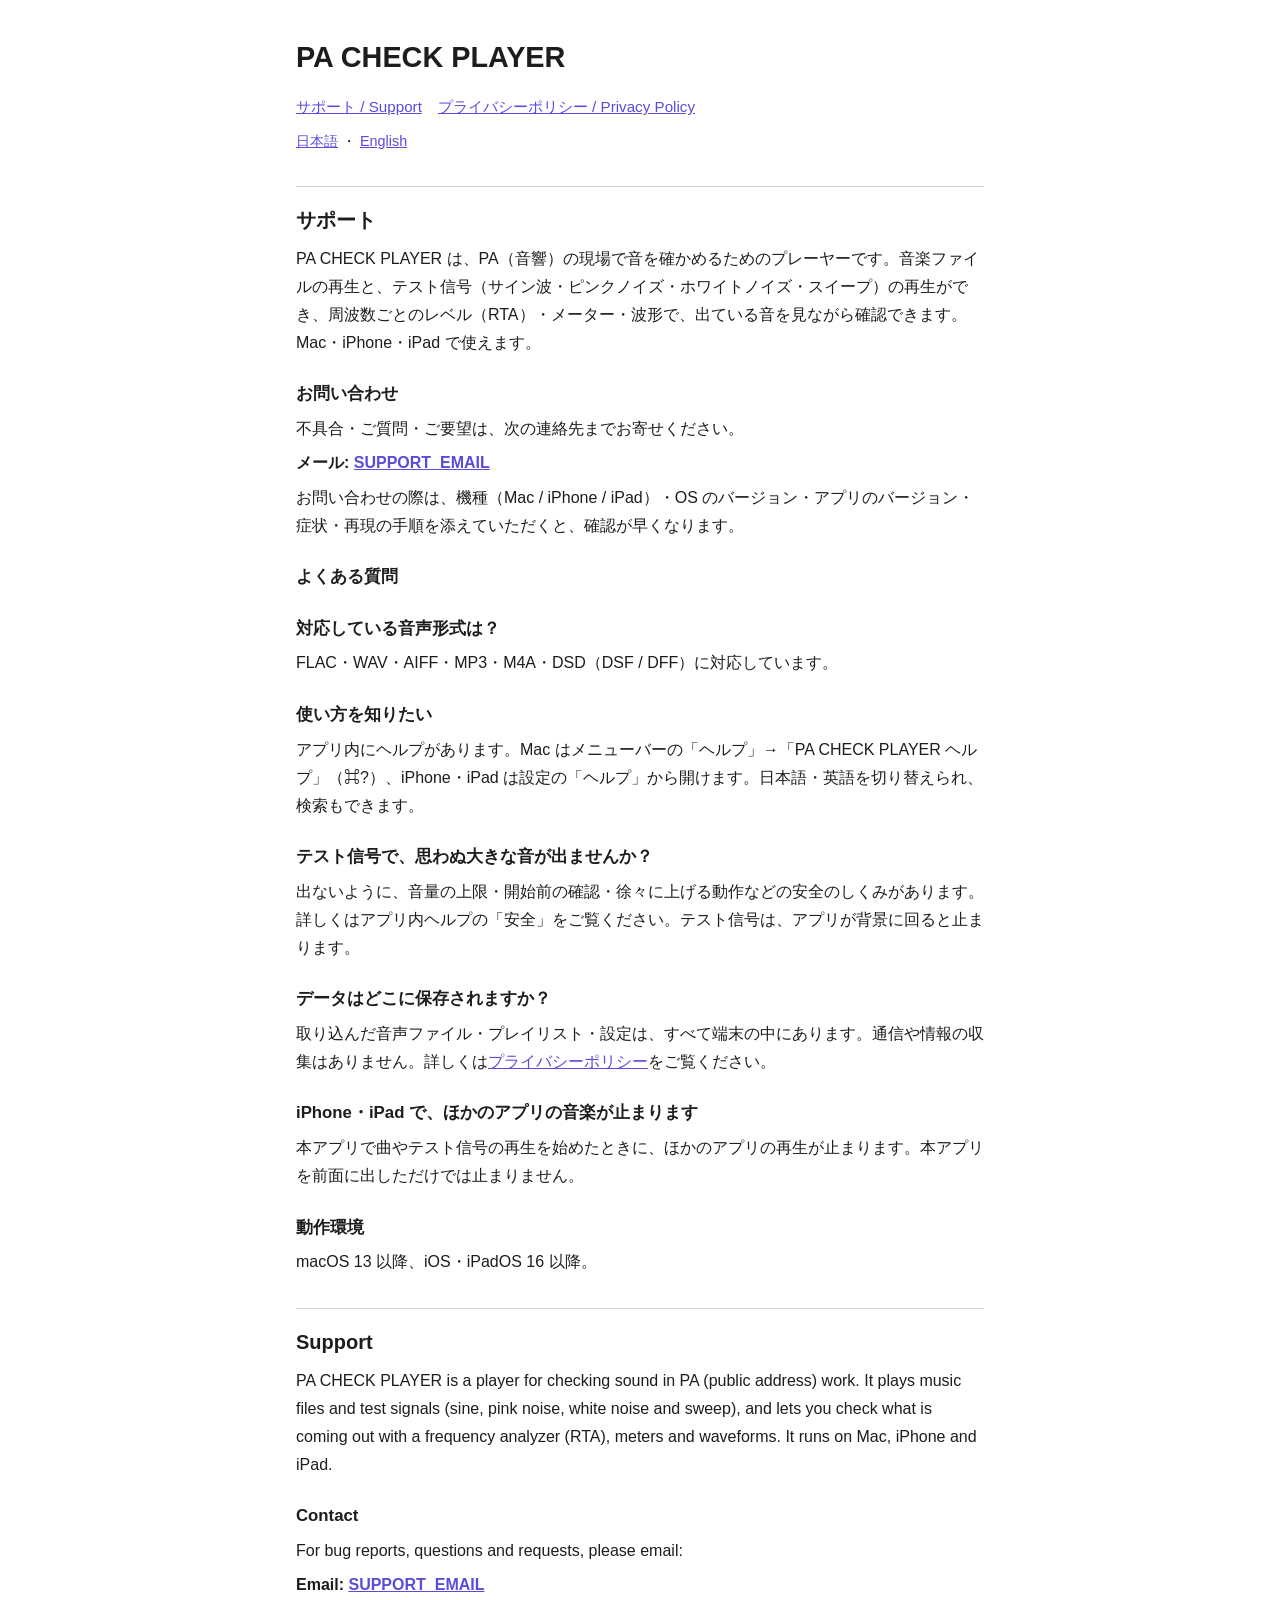
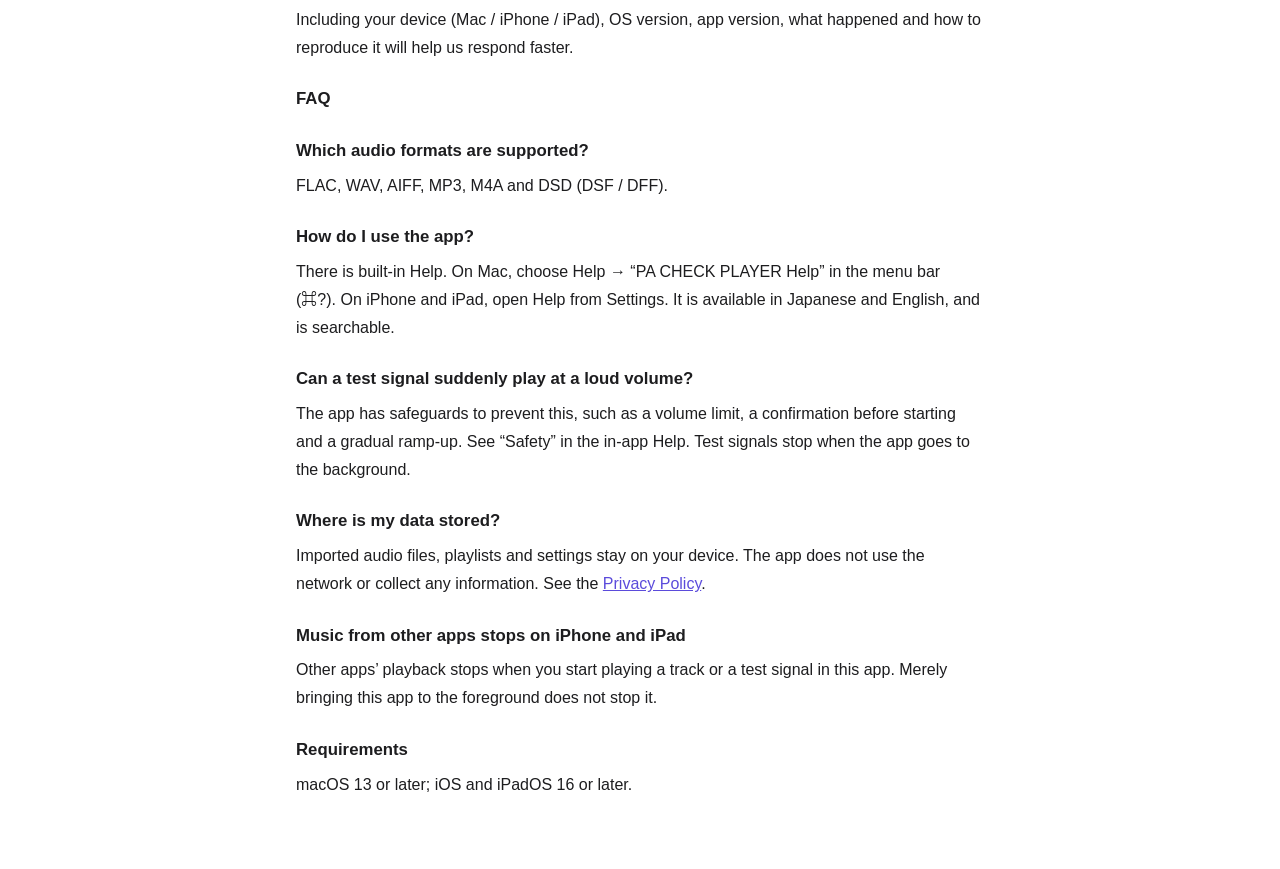
==== index.html @ 72625f15 "docs: サポートとプライバシーポリシーのページ（日英）を追加する Co-Authored-By: Claude Sonnet 5.5 <noreply@anthropic.com>" ====
<!doctype html>
<html lang="ja">
<head>
<meta charset="utf-8">
<meta name="viewport" content="width=device-width, initial-scale=1">
<title>PA CHECK PLAYER サポート / Support</title>
<link rel="stylesheet" href="style.css">
</head>
<body>
<main>
<h1>PA CHECK PLAYER</h1>
<nav><a href="index.html">サポート / Support</a><a href="privacy.html">プライバシーポリシー / Privacy Policy</a></nav>
<p class="lang"><a href="#ja">日本語</a> ・ <a href="#en">English</a></p>

<section id="ja" lang="ja">
<h2>サポート</h2>
<p>PA CHECK PLAYER は、PA（音響）の現場で音を確かめるためのプレーヤーです。音楽ファイルの再生と、テスト信号（サイン波・ピンクノイズ・ホワイトノイズ・スイープ）の再生ができ、周波数ごとのレベル（RTA）・メーター・波形で、出ている音を見ながら確認できます。Mac・iPhone・iPad で使えます。</p>

<h3>お問い合わせ</h3>
<p>不具合・ご質問・ご要望は、次の連絡先までお寄せください。</p>
<p><strong>メール: <a href="mailto:SUPPORT_EMAIL">SUPPORT_EMAIL</a></strong></p>
<p>お問い合わせの際は、機種（Mac / iPhone / iPad）・OS のバージョン・アプリのバージョン・症状・再現の手順を添えていただくと、確認が早くなります。</p>

<h3>よくある質問</h3>
<h3>対応している音声形式は？</h3>
<p>FLAC・WAV・AIFF・MP3・M4A・DSD（DSF / DFF）に対応しています。</p>

<h3>使い方を知りたい</h3>
<p>アプリ内にヘルプがあります。Mac はメニューバーの「ヘルプ」→「PA CHECK PLAYER ヘルプ」（⌘?）、iPhone・iPad は設定の「ヘルプ」から開けます。日本語・英語を切り替えられ、検索もできます。</p>

<h3>テスト信号で、思わぬ大きな音が出ませんか？</h3>
<p>出ないように、音量の上限・開始前の確認・徐々に上げる動作などの安全のしくみがあります。詳しくはアプリ内ヘルプの「安全」をご覧ください。テスト信号は、アプリが背景に回ると止まります。</p>

<h3>データはどこに保存されますか？</h3>
<p>取り込んだ音声ファイル・プレイリスト・設定は、すべて端末の中にあります。通信や情報の収集はありません。詳しくは<a href="privacy.html">プライバシーポリシー</a>をご覧ください。</p>

<h3>iPhone・iPad で、ほかのアプリの音楽が止まります</h3>
<p>本アプリで曲やテスト信号の再生を始めたときに、ほかのアプリの再生が止まります。本アプリを前面に出しただけでは止まりません。</p>

<h3>動作環境</h3>
<p>macOS 13 以降、iOS・iPadOS 16 以降。</p>
</section>

<section id="en" lang="en">
<h2>Support</h2>
<p>PA CHECK PLAYER is a player for checking sound in PA (public address) work. It plays music files and test signals (sine, pink noise, white noise and sweep), and lets you check what is coming out with a frequency analyzer (RTA), meters and waveforms. It runs on Mac, iPhone and iPad.</p>

<h3>Contact</h3>
<p>For bug reports, questions and requests, please email:</p>
<p><strong>Email: <a href="mailto:SUPPORT_EMAIL">SUPPORT_EMAIL</a></strong></p>
<p>Including your device (Mac / iPhone / iPad), OS version, app version, what happened and how to reproduce it will help us respond faster.</p>

<h3>FAQ</h3>
<h3>Which audio formats are supported?</h3>
<p>FLAC, WAV, AIFF, MP3, M4A and DSD (DSF / DFF).</p>

<h3>How do I use the app?</h3>
<p>There is built-in Help. On Mac, choose Help → “PA CHECK PLAYER Help” in the menu bar (⌘?). On iPhone and iPad, open Help from Settings. It is available in Japanese and English, and is searchable.</p>

<h3>Can a test signal suddenly play at a loud volume?</h3>
<p>The app has safeguards to prevent this, such as a volume limit, a confirmation before starting and a gradual ramp-up. See “Safety” in the in-app Help. Test signals stop when the app goes to the background.</p>

<h3>Where is my data stored?</h3>
<p>Imported audio files, playlists and settings stay on your device. The app does not use the network or collect any information. See the <a href="privacy.html">Privacy Policy</a>.</p>

<h3>Music from other apps stops on iPhone and iPad</h3>
<p>Other apps’ playback stops when you start playing a track or a test signal in this app. Merely bringing this app to the foreground does not stop it.</p>

<h3>Requirements</h3>
<p>macOS 13 or later; iOS and iPadOS 16 or later.</p>
</section>
</main>
</body>
</html>
---- style.css ----
:root { --bg:#ffffff; --fg:#1d1d1f; --muted:#6e6e73; --line:#d2d2d7; --accent:#5b4bdb; }
@media (prefers-color-scheme: dark) { :root { --bg:#0d0d1a; --fg:#f2f2f7; --muted:#a1a1aa; --line:#2c2c3e; --accent:#9b8cff; } }
* { box-sizing: border-box; }
body { margin:0; background:var(--bg); color:var(--fg); font:16px/1.75 -apple-system,BlinkMacSystemFont,"Hiragino Sans","Noto Sans JP","Segoe UI",sans-serif; }
main { max-width:720px; margin:0 auto; padding:32px 16px 64px; }
h1 { font-size:1.8rem; margin:0 0 4px; }
h2 { font-size:1.25rem; margin:2rem 0 .4rem; padding-top:1rem; border-top:1px solid var(--line); }
h3 { font-size:1.05rem; margin:1.4rem 0 .2rem; }
p, ul { margin:.4rem 0; }
.muted { color:var(--muted); font-size:.9rem; }
a { color:var(--accent); }
nav { display:flex; gap:16px; flex-wrap:wrap; margin:12px 0 8px; font-size:.95rem; }
.lang { margin:8px 0 0; font-size:.9rem; }
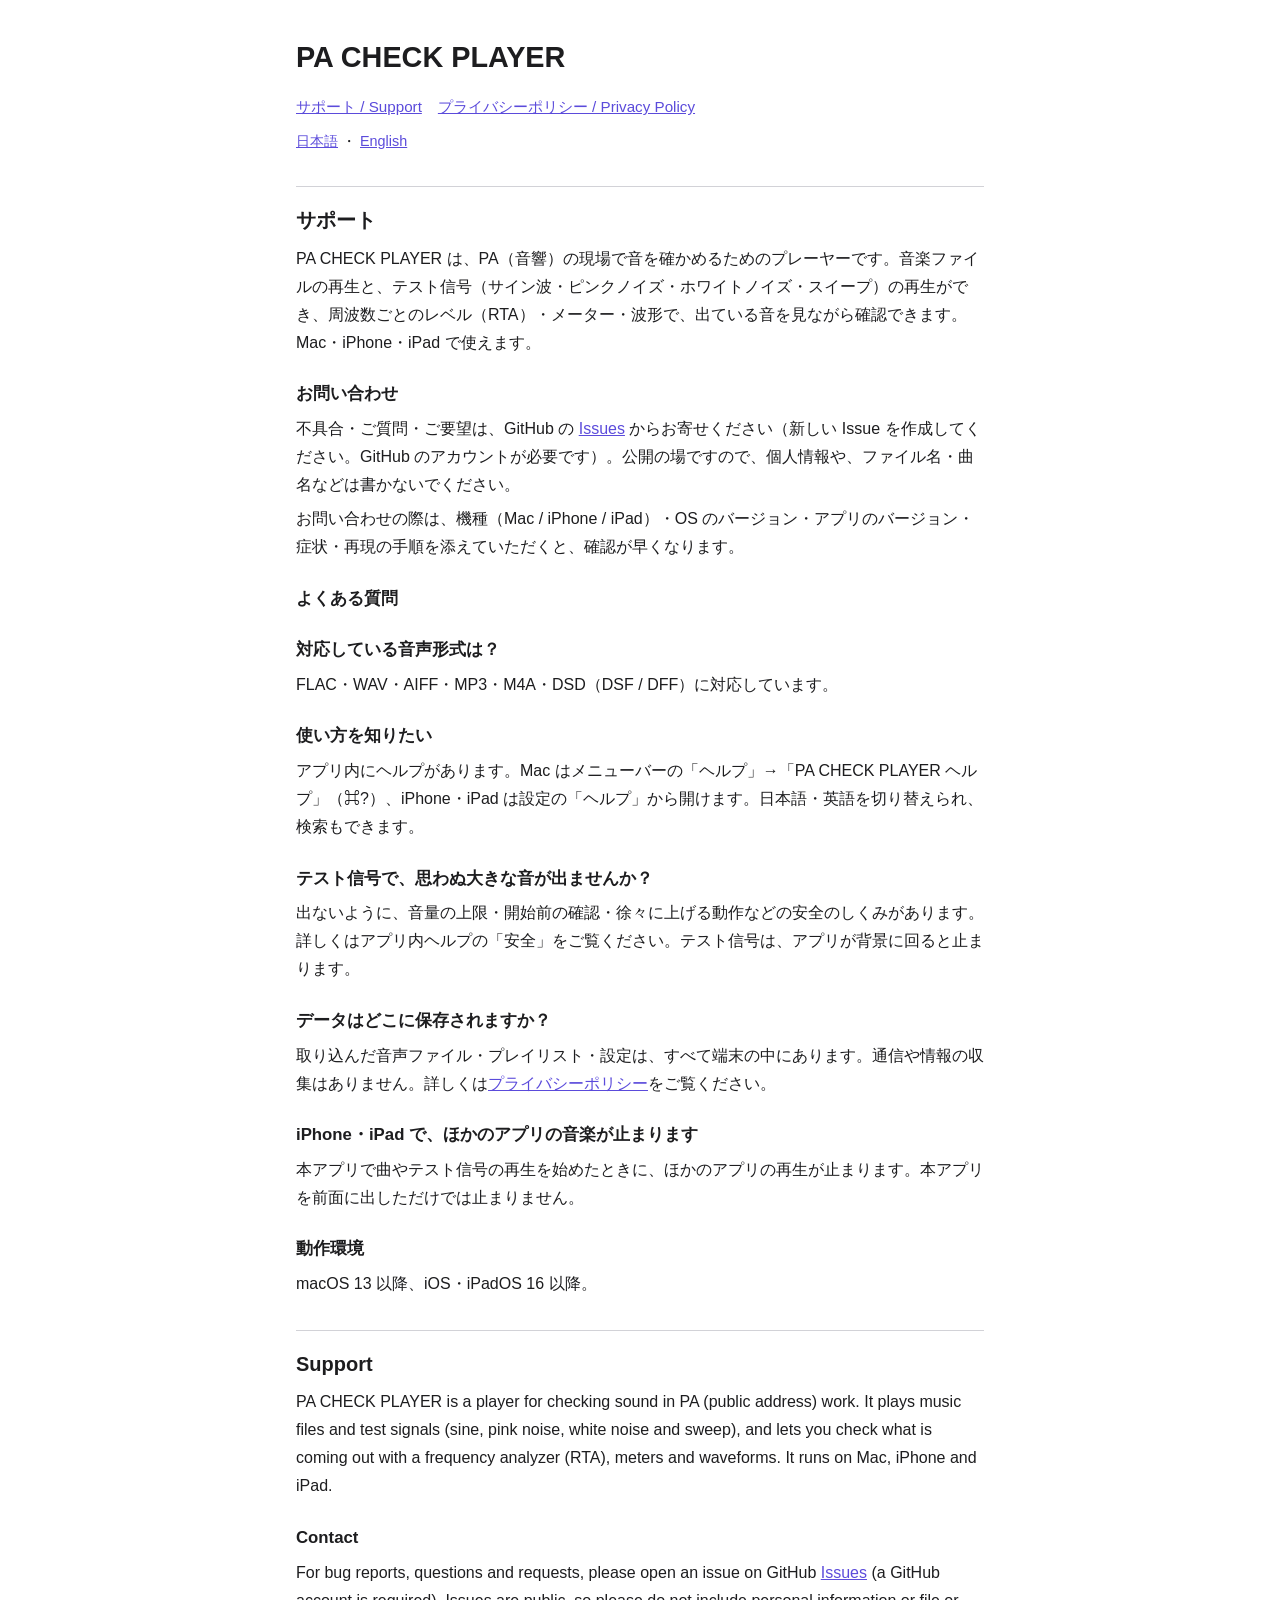
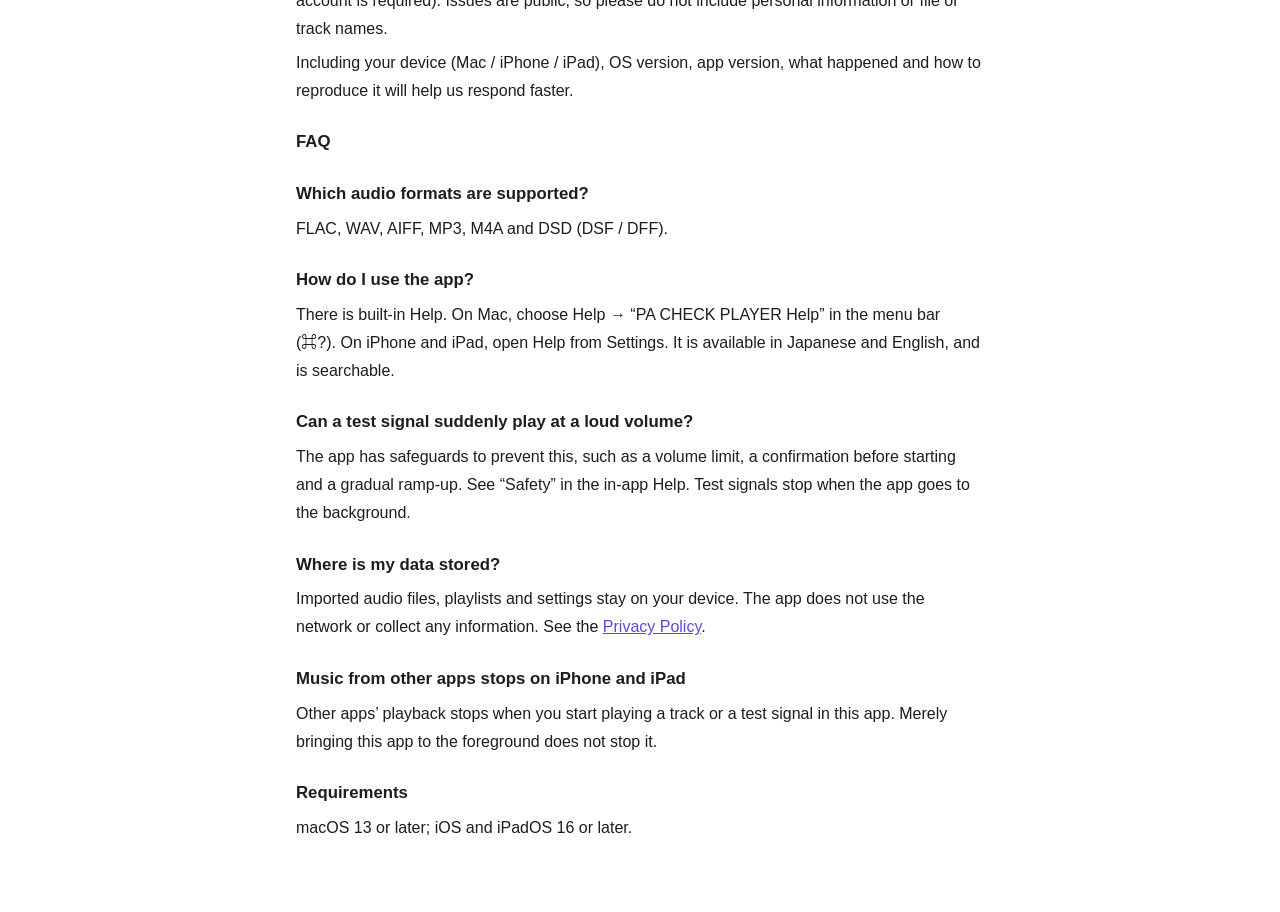
==== commit 90a8de3e: "docs: 連絡先をメールから GitHub Issues に変える Co-Authored-By: Claude Sonnet 5.5 <noreply@anthropic.com>" ====
--- a/index.html
+++ b/index.html
@@ -17,8 +17,7 @@
 <p>PA CHECK PLAYER は、PA（音響）の現場で音を確かめるためのプレーヤーです。音楽ファイルの再生と、テスト信号（サイン波・ピンクノイズ・ホワイトノイズ・スイープ）の再生ができ、周波数ごとのレベル（RTA）・メーター・波形で、出ている音を見ながら確認できます。Mac・iPhone・iPad で使えます。</p>
 
 <h3>お問い合わせ</h3>
-<p>不具合・ご質問・ご要望は、次の連絡先までお寄せください。</p>
-<p><strong>メール: <a href="mailto:SUPPORT_EMAIL">SUPPORT_EMAIL</a></strong></p>
+<p>不具合・ご質問・ご要望は、GitHub の <a href="https://github.com/takf1029/PACP-support/issues">Issues</a> からお寄せください（新しい Issue を作成してください。GitHub のアカウントが必要です）。公開の場ですので、個人情報や、ファイル名・曲名などは書かないでください。</p>
 <p>お問い合わせの際は、機種（Mac / iPhone / iPad）・OS のバージョン・アプリのバージョン・症状・再現の手順を添えていただくと、確認が早くなります。</p>
 
 <h3>よくある質問</h3>
@@ -46,8 +45,7 @@
 <p>PA CHECK PLAYER is a player for checking sound in PA (public address) work. It plays music files and test signals (sine, pink noise, white noise and sweep), and lets you check what is coming out with a frequency analyzer (RTA), meters and waveforms. It runs on Mac, iPhone and iPad.</p>
 
 <h3>Contact</h3>
-<p>For bug reports, questions and requests, please email:</p>
-<p><strong>Email: <a href="mailto:SUPPORT_EMAIL">SUPPORT_EMAIL</a></strong></p>
+<p>For bug reports, questions and requests, please open an issue on GitHub <a href="https://github.com/takf1029/PACP-support/issues">Issues</a> (a GitHub account is required). Issues are public, so please do not include personal information or file or track names.</p>
 <p>Including your device (Mac / iPhone / iPad), OS version, app version, what happened and how to reproduce it will help us respond faster.</p>
 
 <h3>FAQ</h3>
